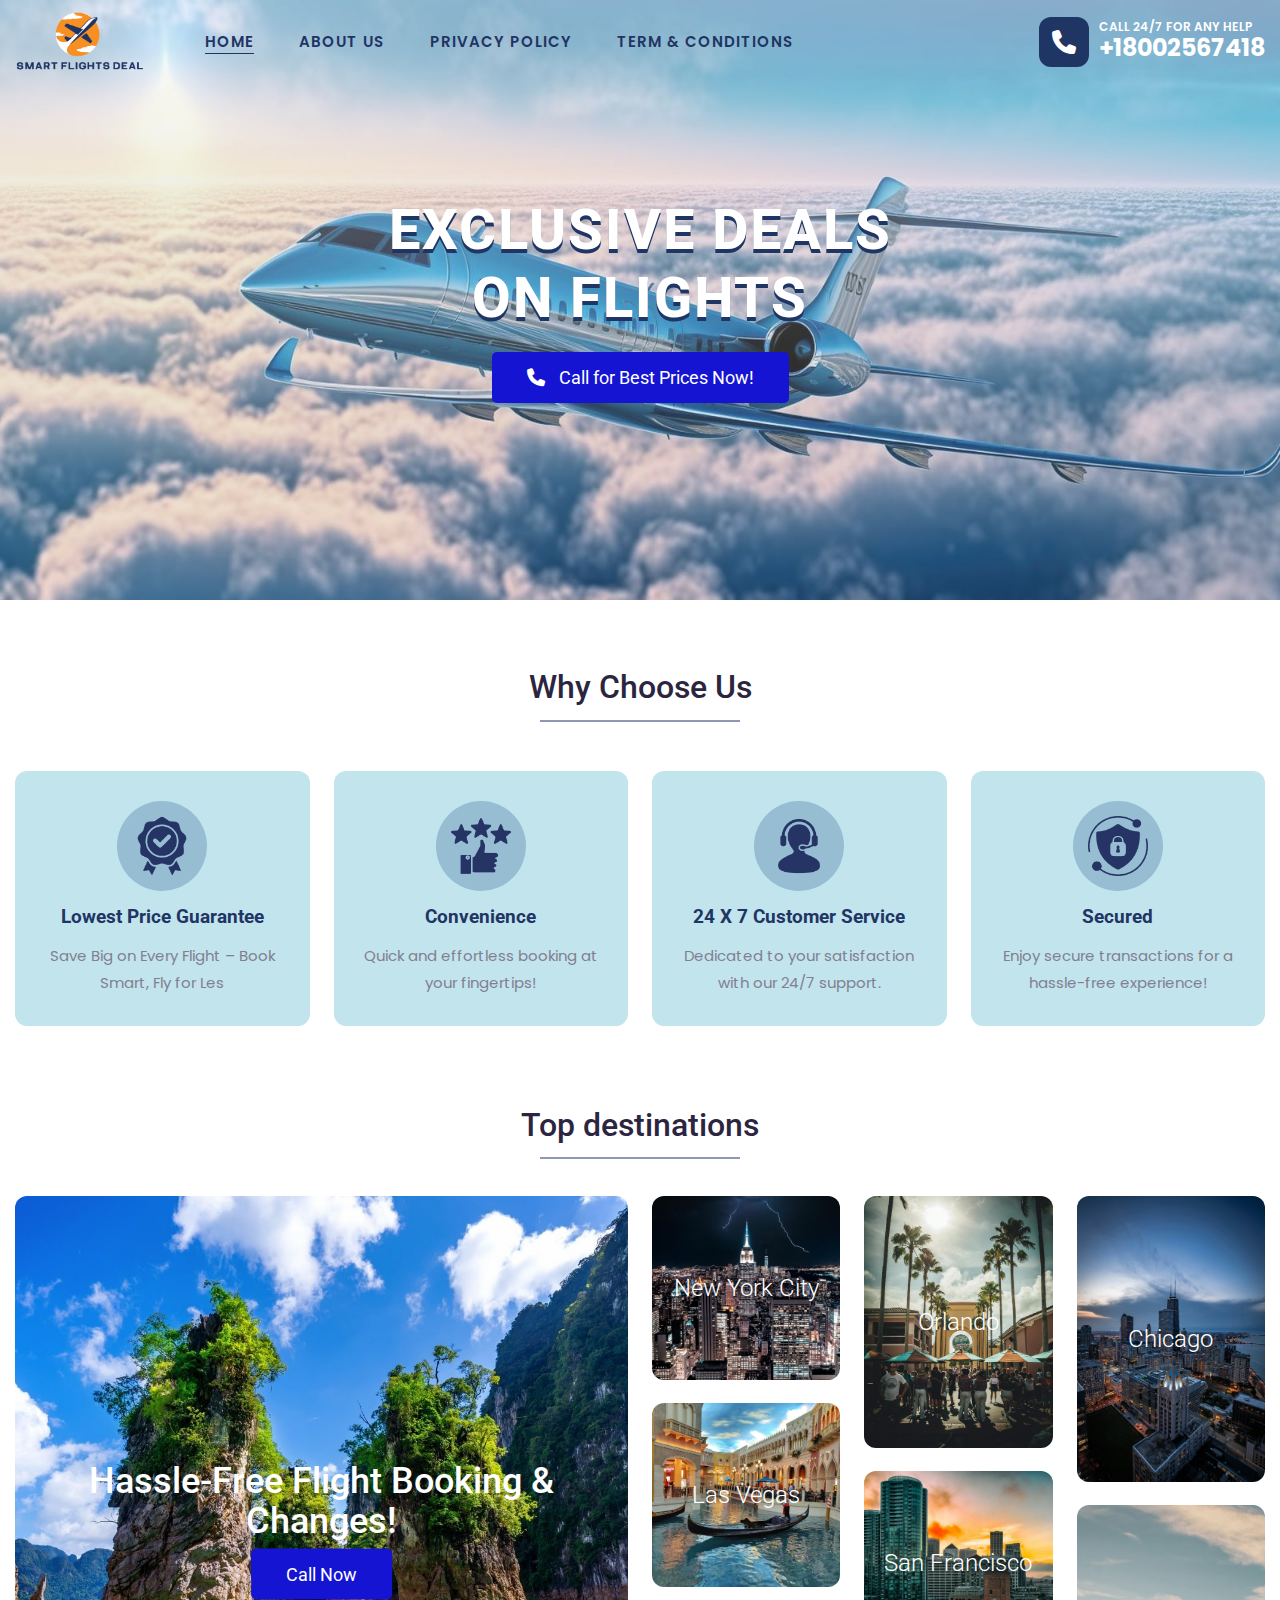
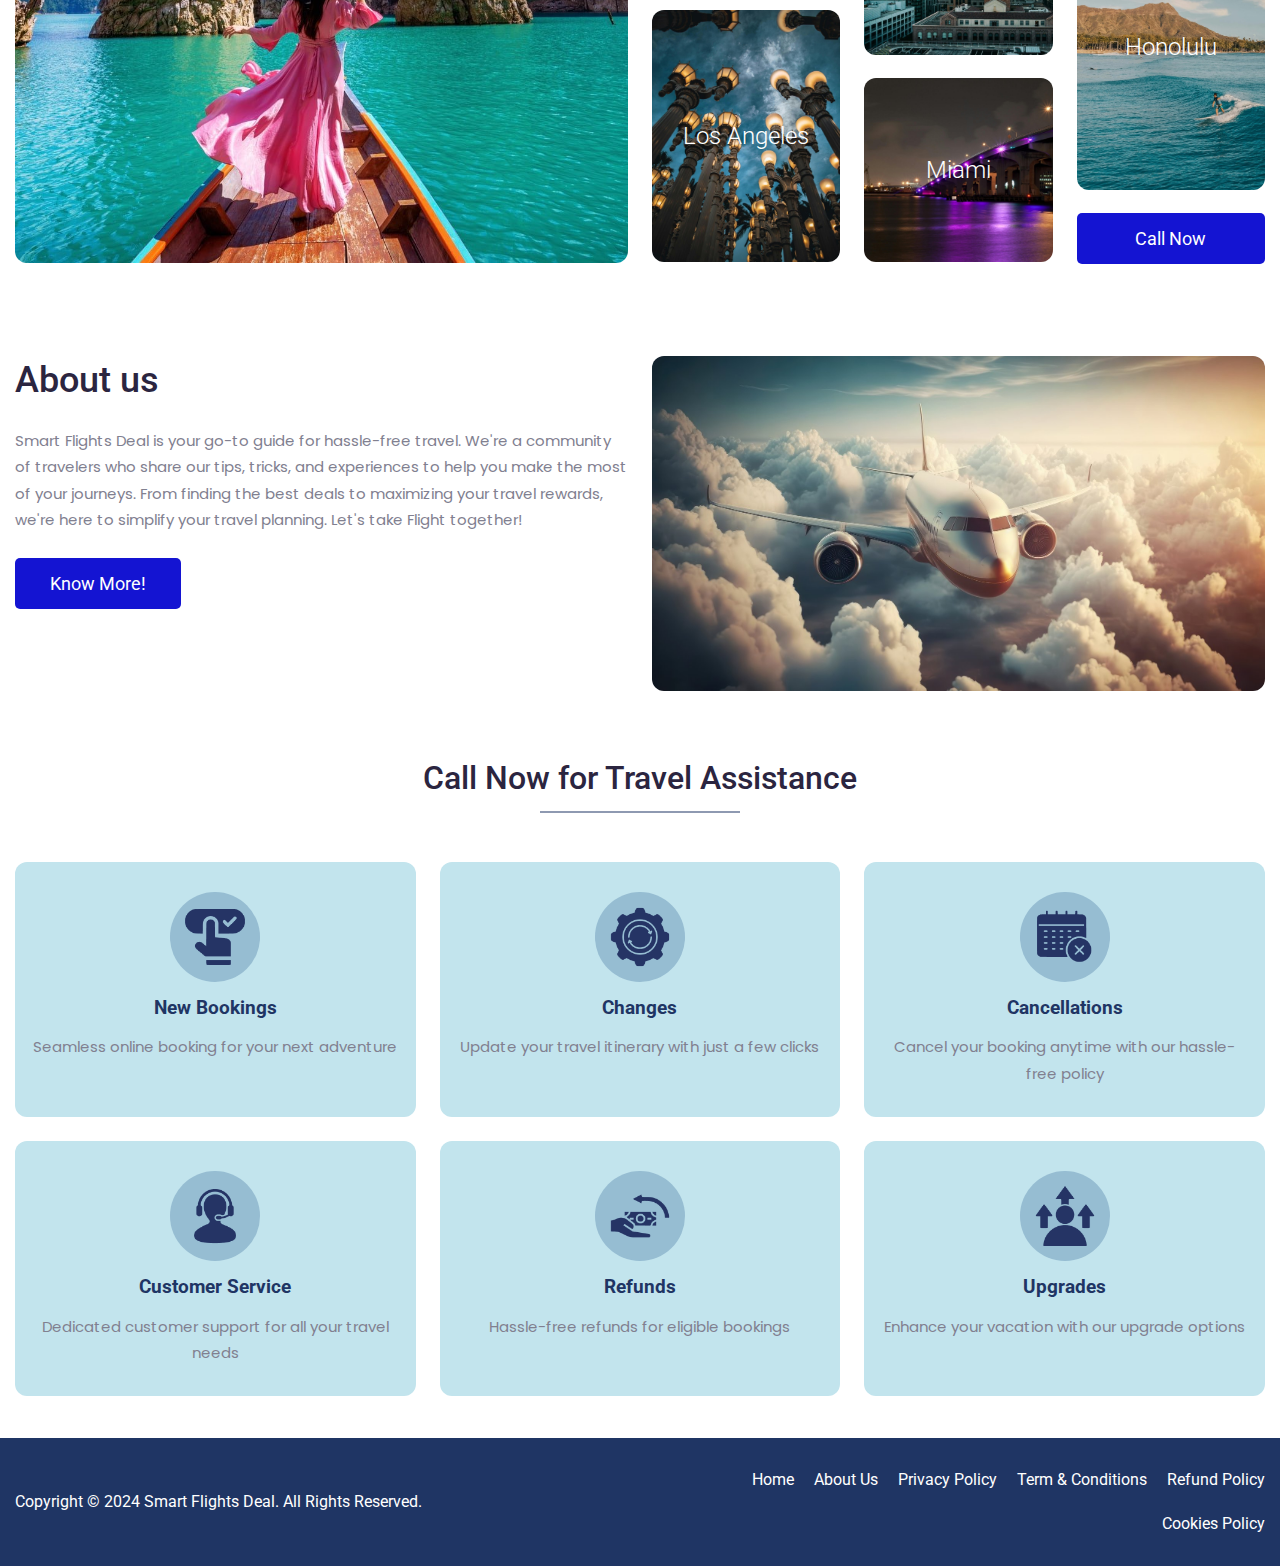
==== index.html @ 6c63eb88 "Add files via upload" ====
<!DOCTYPE html>
<html>
<head>
	<meta charset="utf-8">
	<meta name="viewport" content="width=device-width, initial-scale=1">
	<meta name="robots" content="index, follow">
	<title>Smart Flights Deal</title>
	<meta name="description" content=""/>
	<link rel="shortcut icon" href="images/Smart%20flight%20Deal%20icon-01.png" type="image/x-icon">
	<link href="https://fonts.googleapis.com/css2?family=Poppins:ital,wght@0,100;0,200;0,300;0,400;0,500;0,600;0,700;0,800;0,900;1,100;1,200;1,300;1,400;1,500;1,600;1,700;1,800;1,900&amp;family=Roboto:ital,wght@0,100;0,300;0,400;0,500;0,700;0,900;1,100;1,300;1,400;1,500;1,700;1,900&amp;display=swap" rel="stylesheet">
	<link  rel="stylesheet" type="text/css" media="all" href="css/all.css" />
	<link  rel="stylesheet" type="text/css" media="all" href="css/bootstrap.css" />
	<link  rel="stylesheet" type="text/css" media="all" href="css/styles.css" />
	<script src="js/jquery.min.js"></script>
	<script src="js/bootstrap.js"></script>
	<script type="text/javascript">
		(function(c,l,a,r,i,t,y){
			c[a]=c[a]||function(){(c[a].q=c[a].q||[]).push(arguments)};
			t=l.createElement(r);t.async=1;t.src="https://www.clarity.ms/tag/"+i;
			y=l.getElementsByTagName(r)[0];y.parentNode.insertBefore(t,y);
		})(window, document, "clarity", "script", "owtwejtfdo");
	</script>
	
	
	
</head>
<body>
    

	<div class="menu-page">
		<header class="main-header">
			<div class="header-upper">
				<div class="container section-menu">
					<div class="header-inner d-flex align-items-center">
						<div class="logo-outer">
                            <div class="logo">
                            	<a href="index.html"><img src="images/Smart%20flight%20Deal-01.png" alt="Smart Flights Deal" title="Smart Flights Deal"></a>
                            </div>
                        </div>
                        <div class="nav-outer section-menu">
                            <!-- Main Menu -->
                            <nav class="main-menu navbar-expand-lg">
                                <div class="navbar-header">
                                    <!-- Toggle Button -->
                                    <button type="button" class="navbar-toggle" data-bs-toggle="collapse" data-bs-target=".navbar-collapse">
                                        <span class="icon-bar"></span>
                                        <span class="icon-bar"></span>
                                        <span class="icon-bar"></span>
                                    </button>
                                </div>

                                <div class="navbar-collapse collapse section-menu">
                                    <ul class="navigation section-menu">
                                        <li class="active"><a href="index.html">Home</a></li>
                                        <li><a href="about-us.html">About Us</a></li>
                                        <li><a href="privacy-policy.html">Privacy Policy</a></li>
                                        <li><a href="terms-and-conditions.html">Term & Conditions</a></li>
                                    </ul>
                                </div>

                            </nav>
                            <!-- Main Menu End-->
                        </div>
                        <div class="menu-btns py-10">
                            <a href="tel:+18002567418">
                                <i class="fa-solid fa-phone"></i>
                                <span class="call-btn">
										<span>Call 24/7 for any help</span>
										+18002567418	

                                </span>
                            </a>
                        </div>
					</div>
				</div>
			</div>
		</header>
		<div class="hero-section hero-banner">
			<div class="hero-banner-img">
				<img src="images/hero-banner.jpg" alt="Book your Flight today" title="Book your Flight today">
			</div>
			<div class="hero-content-section">
				<div class="hero-content">
					<h1>EXCLUSIVE DEALS ON FLIGHTS</h1>
					<div class="banner-bnt">
						<a href="tel:+18002567418" class="btn btn-theme btn-md">
	                        <i class="fa-solid fa-phone"></i>
	                        <span data-hover="Call Now for Booking">Call for Best Prices Now!</span>
	                    </a>
					</div>
				</div>
			</div>
		</div>
		<div class="page-service">
			<div class="title-section text-center">
				<h2>Why Choose Us</h2>
			</div>
		    <div class="container">
		        <div class="row">
		            <div class="col-6 col-lg-3">
		                <div class="services-col">
							<a href="tel:+18002567418	"></a>
		                	<div class="services-icon">
		                		<img src="images/guaranteed.png" alt="Lowest Price Guaranteed" />
		                	</div>
		                    <div class="page-service-content">
		                        <h4>Lowest Price Guarantee</h4>
		                        <p>Save Big on Every Flight – Book Smart, Fly for Les</p>
		                    </div>
		                </div>
		            </div>
		            <div class="col-6 col-lg-3">
		                <div class="services-col">
							<a href="tel:+18002567418"></a>
		                	<div class="services-icon">
		                		<img src="images/convenience.png" alt="Convenience" />
		                	</div>
		                    <div class="page-service-content">
		                        <h4>Convenience</h4>
		                        <p>Quick and effortless booking at your fingertips!</p>
		                    </div>
		                </div>
		            </div>
		            <div class="col-6 col-lg-3">
		                <div class="services-col">
							<a href="tel:+18002567418"></a>
		                	<div class="services-icon">
		                		<img src="images/customer-service.png" alt="24 X 7 Customer Service" />
		                	</div>
		                    <div class="page-service-content">
		                        <h4>24 X 7 Customer Service</h4>
		                        <p>Dedicated to your satisfaction with our 24/7 support.</p>
		                    </div>
		                </div>
		            </div>
		            <div class="col-6 col-lg-3">
		                <div class="services-col">
							<a href="tel:+18002567418"></a>
		                	<div class="services-icon">
		                		<img src="images/secured.png" alt="Secured" />
		                	</div>
		                    <div class="page-service-content">
		                        <h4>Secured</h4>
		                        <p>Enjoy secure transactions for a hassle-free experience!</p>
		                    </div>
		                </div>
		            </div>
		        </div>
		    </div>
		</div>
		<div class="destinations-section">
			<div class="container">
				<div class="title-section text-center">
					<h2>Top destinations</h2>
				</div>
				<div class="row">
					<div class="col-lg-6 col-md-12 col-sm-12 col-12">
						<div class="destinations-content-box img-animation">
							<img src="images/offer-img.jpg" alt="img">
								<div class="destinations-content-inner">
	                            	<h2>Hassle-Free Flight Booking & Changes!</h2>
	                            	<a href="tel:+18002567418" class="btn btn-theme btn-md">Call Now</a>
	                        </div>
						</div>
					</div>
					<div class="col-lg-6 col-md-12 col-sm-12 col-12">
					    <div class="row">
					        <div class="col-lg-4 col-md-4 col-sm-12 col-12">
					            <div class="destinations-content-box img-animation">
					                <a href="javascript:void(0)">
					                    <img src="images/new-york-city.jpg" alt="New York City,">
					                </a>
					                <div class="destinations-content-inner">
					                    <h3><a href="javascript:void(0)">New York City</a></h3>
					                </div>
					            </div>
					            <div class="destinations-content-box img-animation">
					                <a href="javascript:void(0)">
					                    <img src="images/las-vegas.jpg" alt="Las Vegas">
					                </a>
					                <div class="destinations-content-inner">
					                    <h3><a href="javascript:void(0)">Las Vegas</a></h3>
					                </div>
					            </div>
					            <div class="destinations-content-box img-animation">
					                <a href="javascript:void(0)">
					                    <img src="images/los-angeles.jpg" alt="Los Angeles">
					                </a>
					                <div class="destinations-content-inner">
					                    <h3><a href="javascript:void(0)">Los Angeles</a></h3>
					                </div>
					            </div>
					        </div>
					        <div class="col-lg-4 col-md-4 col-sm-12 col-12">
					            <div class="destinations-content-box img-animation">
					                <a href="javascript:void(0)">
					                    <img src="images/orlando.jpg" alt="Orlando">
					                </a>
					                <div class="destinations-content-inner">
					                    <h3><a href="javascript:void(0)">Orlando</a></h3>
					                </div>
					            </div>
					            <div class="destinations-content-box img-animation">
					                <a href="javascript:void(0)">
					                    <img src="images/san-francisco.jpg" alt="San Francisco">
					                </a>
					                <div class="destinations-content-inner">
					                    <h3><a href="javascript:void(0)">San Francisco</a></h3>
					                </div>
					            </div>
					            <div class="destinations-content-box img-animation">
					                <a href="javascript:void(0)">
					                    <img src="images/miami.jpg" alt="Miami">
					                </a>
					                <div class="destinations-content-inner">
					                    <h3><a href="javascript:void(0)">Miami</a></h3>
					                </div>
					            </div>
					        </div>
					        <div class="col-lg-4 col-md-4 col-sm-12 col-12">
					            <div class="destinations-content-box img-animation">
					                <a href="javascript:void(0)">
					                    <img src="images/chicago.jpg" alt="Chicago">
					                </a>
					                <div class="destinations-content-inner">
					                    <h3><a href="javascript:void(0)">Chicago</a></h3>
					                </div>
					            </div>
					            <div class="destinations-content-box img-animation">
					                <a href="javascript:void(0)">
					                    <img src="images/honolulu.jpg" alt="Honolulu">
					                </a>
					                <div class="destinations-content-inner">
					                    <h3><a href="javascript:void(0)">Honolulu</a></h3>
					                </div>
					            </div>
					            <div class="destinations_content_box">
					                <a href="tel:+18002567418" class="btn btn-theme btn-md w-100">Call Now</a>
					            </div>
					        </div>
					    </div>
					</div>
				</div>
			</div>
		</div>
		<div class="about-section">
			<div class="container">
				<div class="row">
					<div class="col-md-6">
						<div class="about-col-content">	
							<h2>About us</h2>
							<p>Smart Flights Deal is your go-to guide for hassle-free travel. We're a community of travelers who share our tips, tricks, and experiences to help you make the most of your journeys. From finding the best deals to maximizing your travel rewards, we're here to simplify your travel planning. Let's take Flight together!</p>
							<a href="tel:+18002567418" class="btn btn-theme btn-md">Know More!</a>
						</div>
					</div>
					<div class="col-md-6">
						<div class="about-col-img">
							<img src="images/commercial-airplane-flying-clouds.jpg" alt="About us" title="About us">
						</div>
					</div>
				</div>
			</div>
		</div>
		<div class="page-service reservations">
		    <div class="container">
		    	<div class="title-section text-center">
					<h2>Call Now for Travel Assistance</h2>
				</div>
		        <div class="row">
		            <div class="col-6 col-md-4">
		                <div class="services-col">
		                	<a href="tel:+18002567418"></a>
		                	<div class="services-icon">
		                		<img src="images/new-booking.png" alt="New Bookings" />
		                	</div>
		                    <div class="page-service-content">
		                        <h4>New Bookings</h4>
		                        <p>Seamless online booking for your next adventure</p>
		                    </div>
		                </div>
		            </div>
		            <div class="col-6 col-md-4">
		                <div class="services-col">
		                	<a href="tel:+18002567418"></a>
		                	<div class="services-icon">
		                		<img src="images/changes.png" alt="Changes" />
		                	</div>
		                    <div class="page-service-content">
		                        <h4>Changes</h4>
		                        <p>Update your travel itinerary with just a few clicks</p>
		                    </div>
		                </div>
		            </div>
		            <div class="col-6 col-md-4">
		                <div class="services-col">
		                	<a href="tel:+18002567418"></a>
		                	<div class="services-icon">
		                		<img src="images/cancellation.png" alt="Cancellations" />
		                	</div>
		                    <div class="page-service-content">
		                        <h4>Cancellations</h4>
		                        <p>Cancel your booking anytime with our hassle-free policy</p>
		                    </div>
		                </div>
		            </div>
		            <div class="col-6 col-md-4">
		                <div class="services-col">
		                	<a href="tel:+18002567418"></a>
		                	<div class="services-icon">
		                		<img src="images/customer-service.png" alt="Customer Service" />
		                	</div>
		                    <div class="page-service-content">
		                        <h4>Customer Service</h4>
		                        <p>Dedicated customer support for all your travel needs</p>
		                    </div>
		                </div>
		            </div>
		            <div class="col-6 col-md-4">
		                <div class="services-col">
		                	<a href="tel:+18002567418"></a>
		                	<div class="services-icon">
		                		<img src="images/refunds.png" alt="Refunds" />
		                	</div>
		                    <div class="page-service-content">
		                        <h4>Refunds</h4>
		                        <p>Hassle-free refunds for eligible bookings</p>
		                    </div>
		                </div>
		            </div>
		            <div class="col-6 col-md-4">
		                <div class="services-col">
		                	<a href="tel:+18002567418"></a>
		                	<div class="services-icon">
		                		<img src="images/upgrades.png" alt="Upgrades" />
		                	</div>
		                    <div class="page-service-content">
		                        <h4>Upgrades</h4>
		                        <p>Enhance your vacation with our upgrade options</p>
		                    </div>
		                </div>
		            </div>
		        </div>
		    </div>
		</div>
		<footer class="footer">
			<div class="container">
				<div class="row align-items-center flex-row-reverse">
					<div class="col-lg-6">
						<div class="footer-links">
							<ul>
	                            <li><a href="index.html">Home</a></li>
	                            <li><a href="about-us.html">About Us</a></li>
	                            <li class="active"><a href="privacy-policy.html">Privacy Policy</a></li>
	                            <li><a href="terms-and-conditions.html">Term &amp; Conditions</a></li>
                                <li><a href="refund-policy.html">Refund Policy</a></li>
                                <li><a href="cookies-policy.html">Cookies Policy</a></li>
							</ul>
						</div>
					</div>
					<div class="col-lg-6">
						<span class="copyright-text">Copyright © 2024 Smart Flights Deal. All Rights Reserved.</span>
					</div>
				</div>
			</div>
		</footer>
	</div>
	<div class="mobile-call-section">
		<div class="call-section">
			<i class="phone is-animating"></i>
			<span class="call-content">
				<span>Exclusive Phone-Only Offers!</span>
				<a href="tel:+18002567418">+1 (1800) 266-7418</a>
			</span>
		</div>
	</div>
	<div class="modal fade" id="myModal" tabindex="-1" aria-labelledby="myModal" aria-hidden="true">
		<div class="modal-dialog modal-lg modal-dialog-centered">
	    	<div class="modal-content" style="background-color: #F0F0F0;">
		      	<div class="modal-header">
		       		<button type="button" class="btn-close" data-bs-dismiss="modal" aria-label="Close"></button>
		      	</div>
		      	<div class="modal-body">
		      		<div class="popup-content">
		      			<div class="row">
		      				<div class="col-md-6">
				      			<div class="popup-banner">
				      				<img src="images/agent%20(1).jpeg" alt="Booking & Changes Over The Phone" />
				      			</div>
				      		</div>
				      		<div class="col-md-6">
				      			<div class="popup-content-inner">
				      				<h2>Booking & Changes Over The Phone</h2>
					      			<ul>
					      				<li><i class="fa-regular fa-square-check"></i><span>Best Price Guarantee</span></li>
					      				<li><i class="fa-regular fa-square-check"></i><span>Price match guarantee</span></li>
					      			</ul>
					      			<h3>No Hold - Answering Calls in 5 Sec</h3>
					      			<div class="call-section">
					      				<i class="phone is-animating"></i>
					      				<span class="call-content">
					      					<span style="color: #1414d2;">Exclusive Phone-Only Offers!</span>
					      					<a href="tel:+18002567418" style="color: #1414d2;">+1 (1800) 256-7418</a>
					      				</span>
					      			</div>
				                    <div class="call-content-bottom">
				                    	<p>Speak to an Expert for the Best Deals!</p>
				                    </div>
				                </div>
				            </div>
				        </div>
		      		</div>
		      	</div>
	    	</div>
	  	</div>
	</div>
	<script>
		$(window).on('load', function() {
		    setTimeout(function() {
		        $('#myModal').modal('show');
		    }, 5000); // 5000 milliseconds = 5 seconds
		});
	</script>
	
</body>


</html>
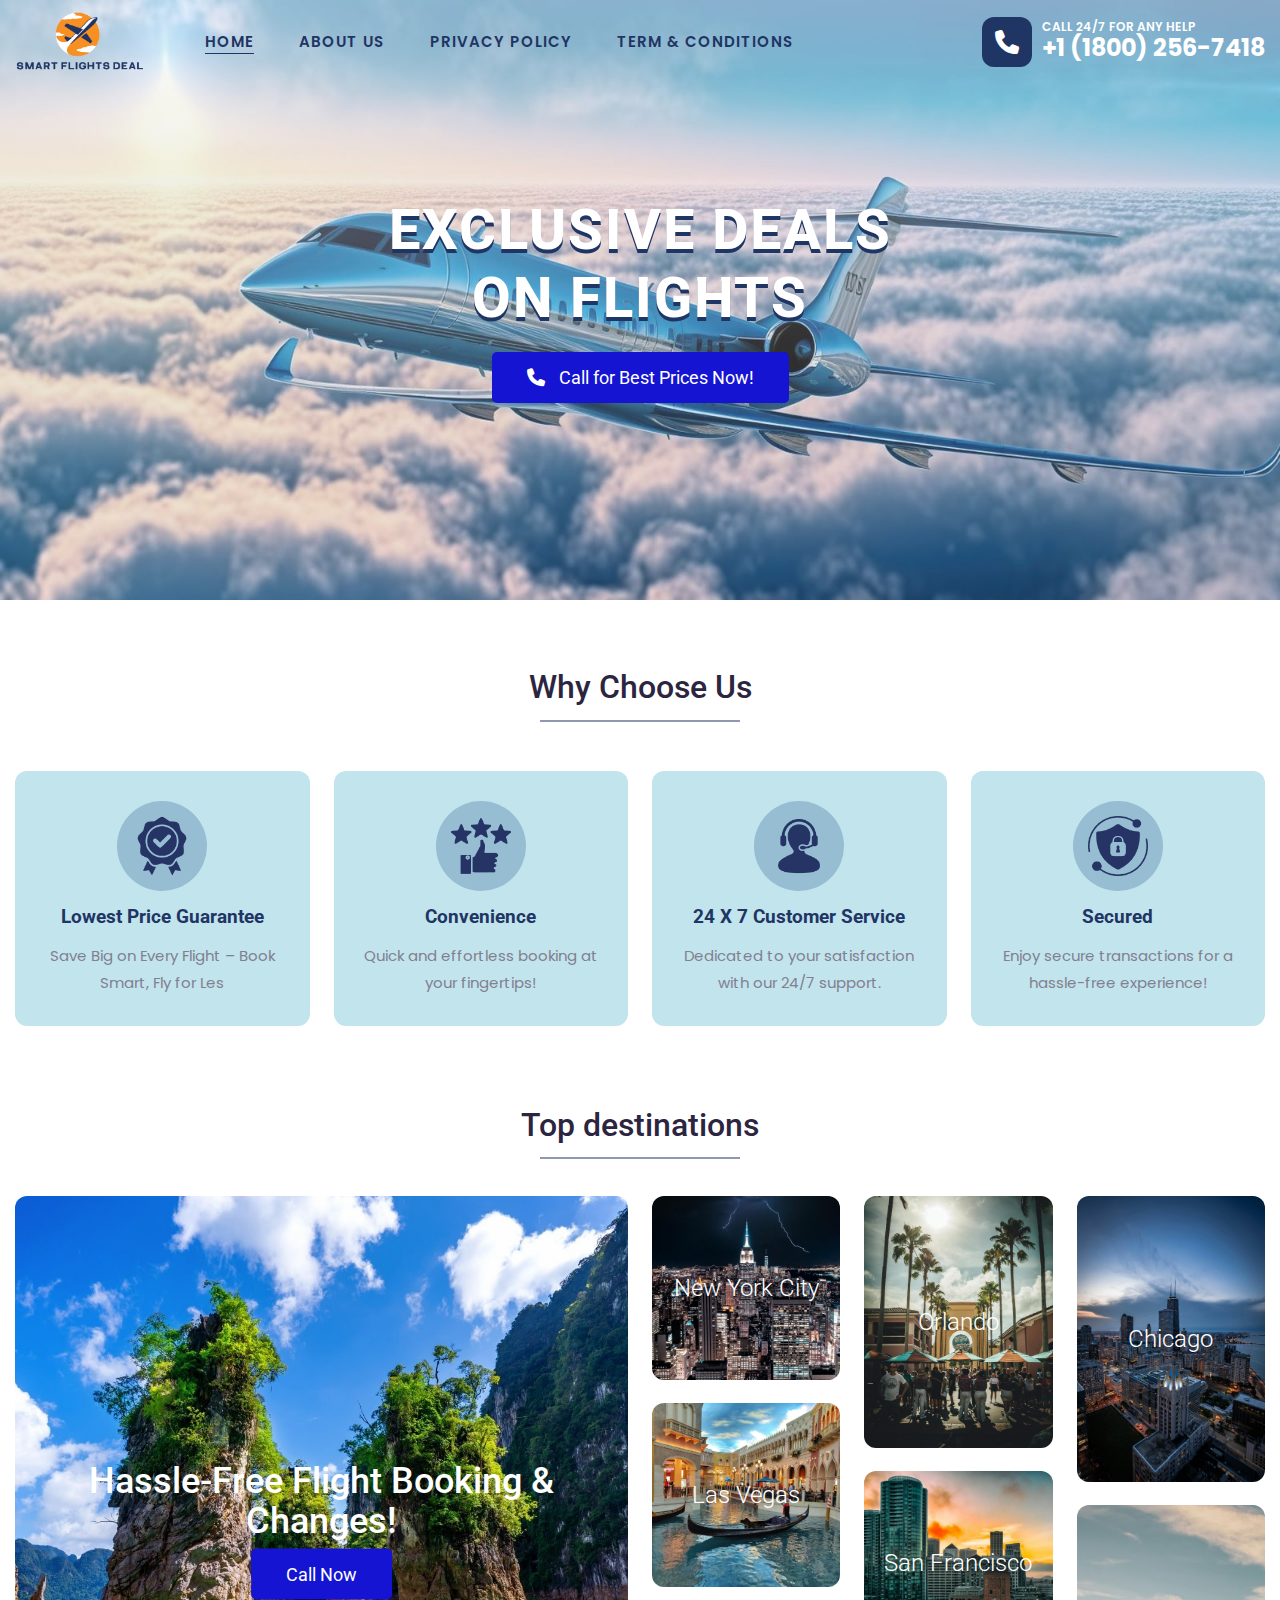
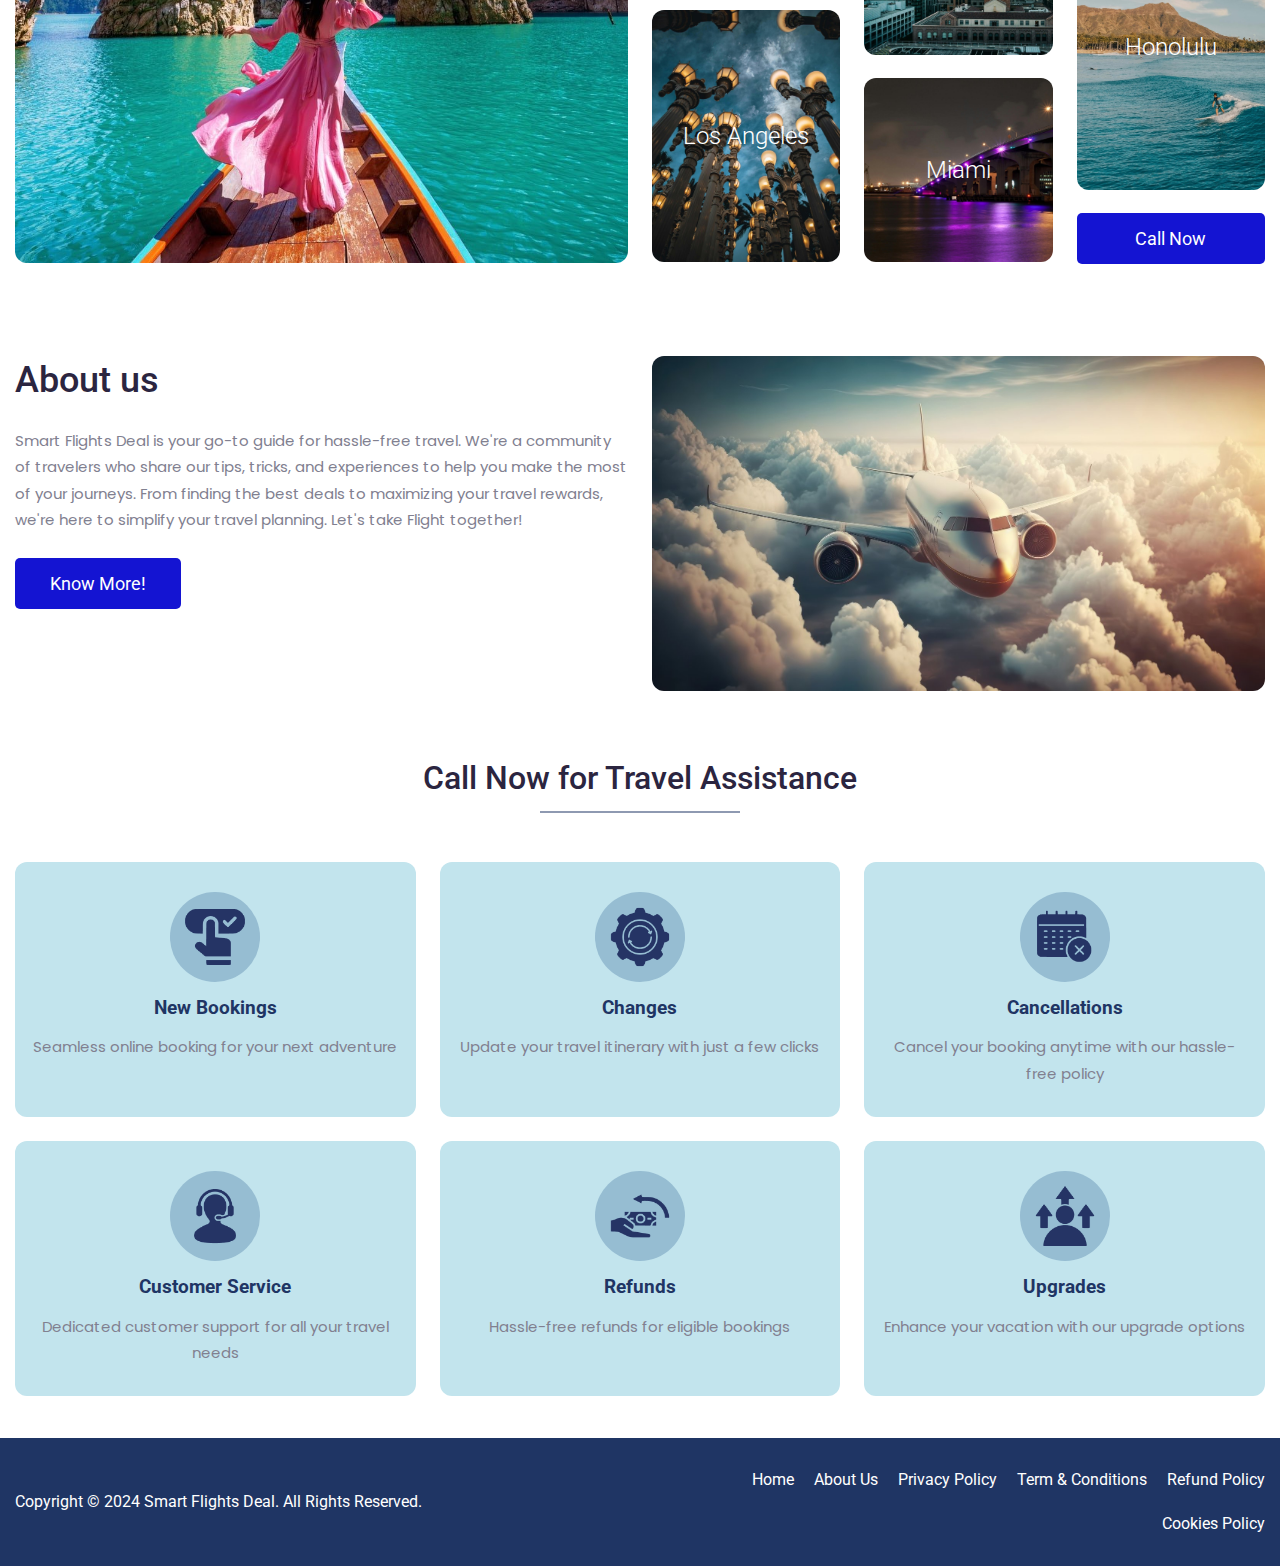
==== commit 36e89bc9: "Update index.html" ====
--- a/index.html
+++ b/index.html
@@ -62,11 +62,11 @@
                             <!-- Main Menu End-->
                         </div>
                         <div class="menu-btns py-10">
-                            <a href="tel:+18002567418">
+                            <a href="tel:++1 (1800) 256-7418">
                                 <i class="fa-solid fa-phone"></i>
                                 <span class="call-btn">
 										<span>Call 24/7 for any help</span>
-										+18002567418	
+										+1 (1800) 256-7418	
 
                                 </span>
                             </a>
@@ -369,7 +369,7 @@
 			<i class="phone is-animating"></i>
 			<span class="call-content">
 				<span>Exclusive Phone-Only Offers!</span>
-				<a href="tel:+18002567418">+1 (1800) 266-7418</a>
+				<a href="tel:+18002567418">+1 (800) 266-7418</a>
 			</span>
 		</div>
 	</div>
@@ -399,7 +399,7 @@
 					      				<i class="phone is-animating"></i>
 					      				<span class="call-content">
 					      					<span style="color: #1414d2;">Exclusive Phone-Only Offers!</span>
-					      					<a href="tel:+18002567418" style="color: #1414d2;">+1 (1800) 256-7418</a>
+					      					<a href="tel:+18002567418" style="color: #1414d2;">+1 (800) 256-7418</a>
 					      				</span>
 					      			</div>
 				                    <div class="call-content-bottom">
@@ -424,4 +424,4 @@
 </body>
 
 
-</html>+</html>
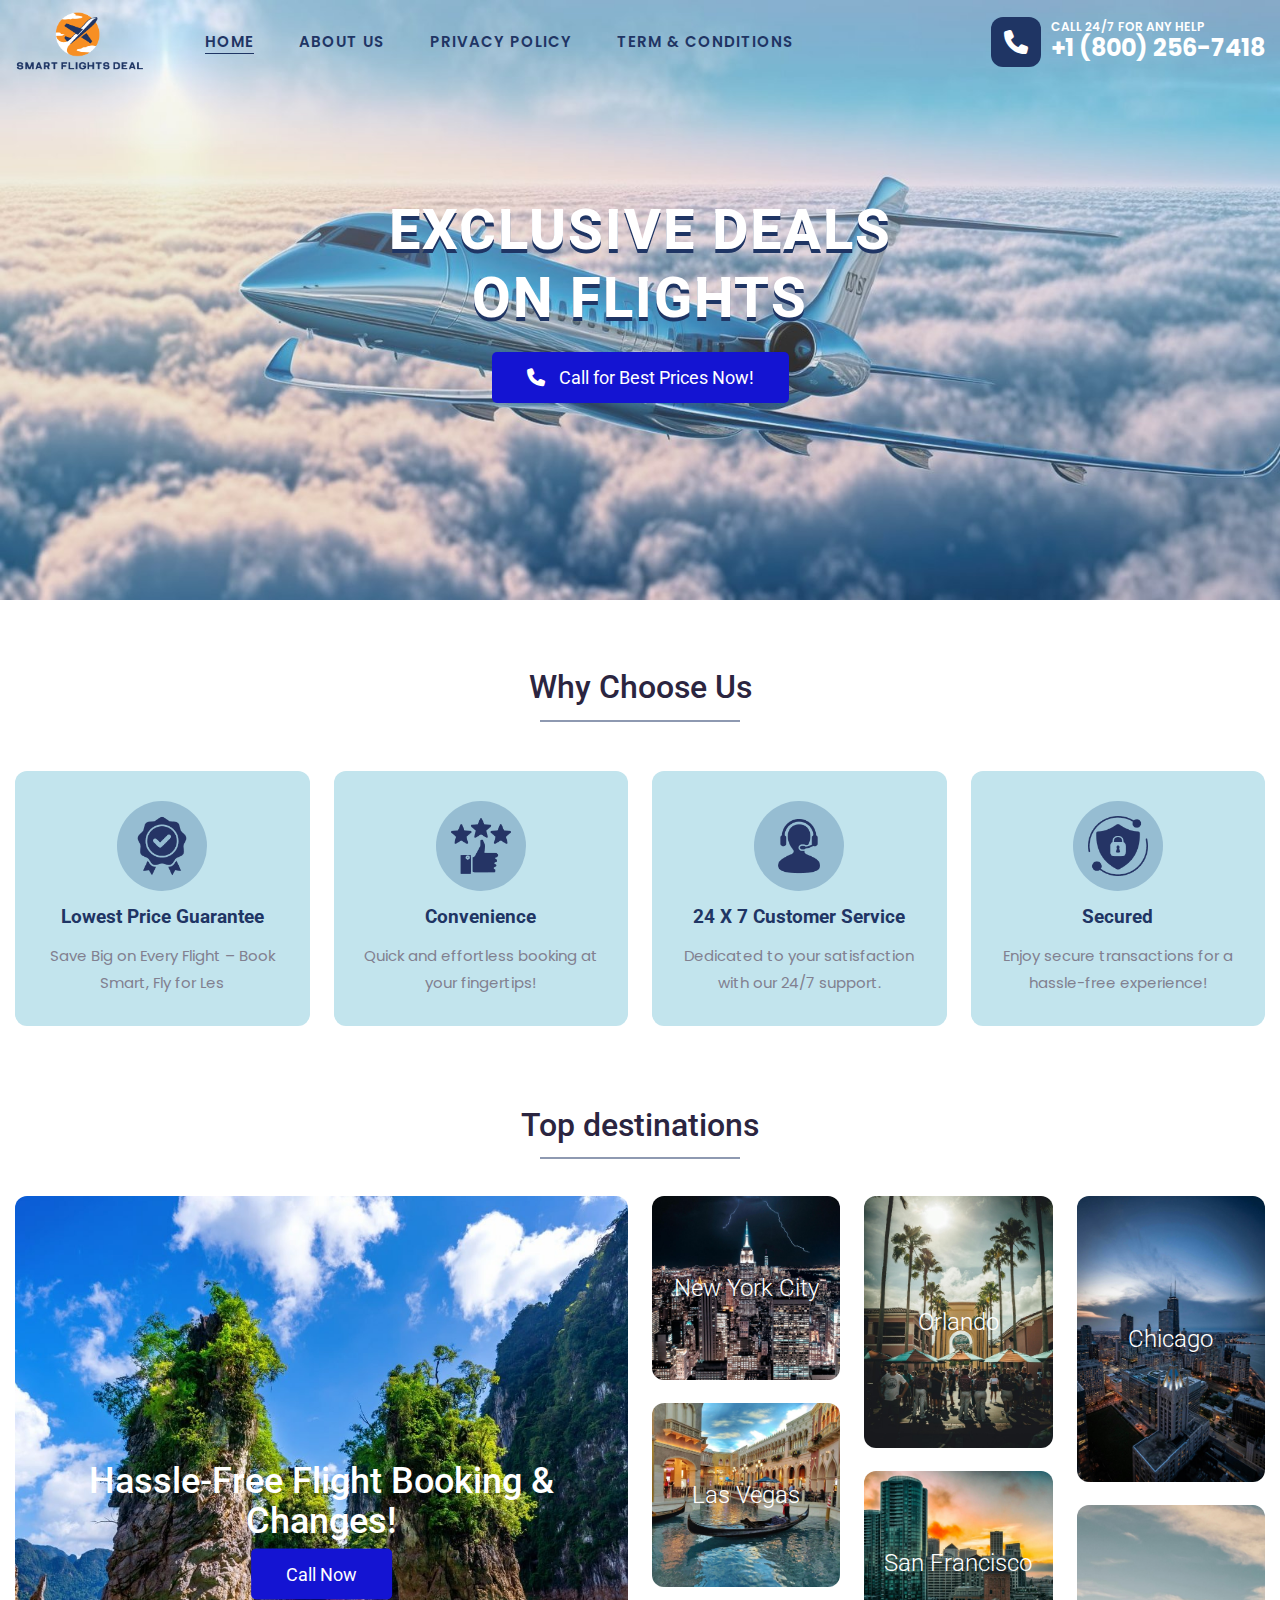
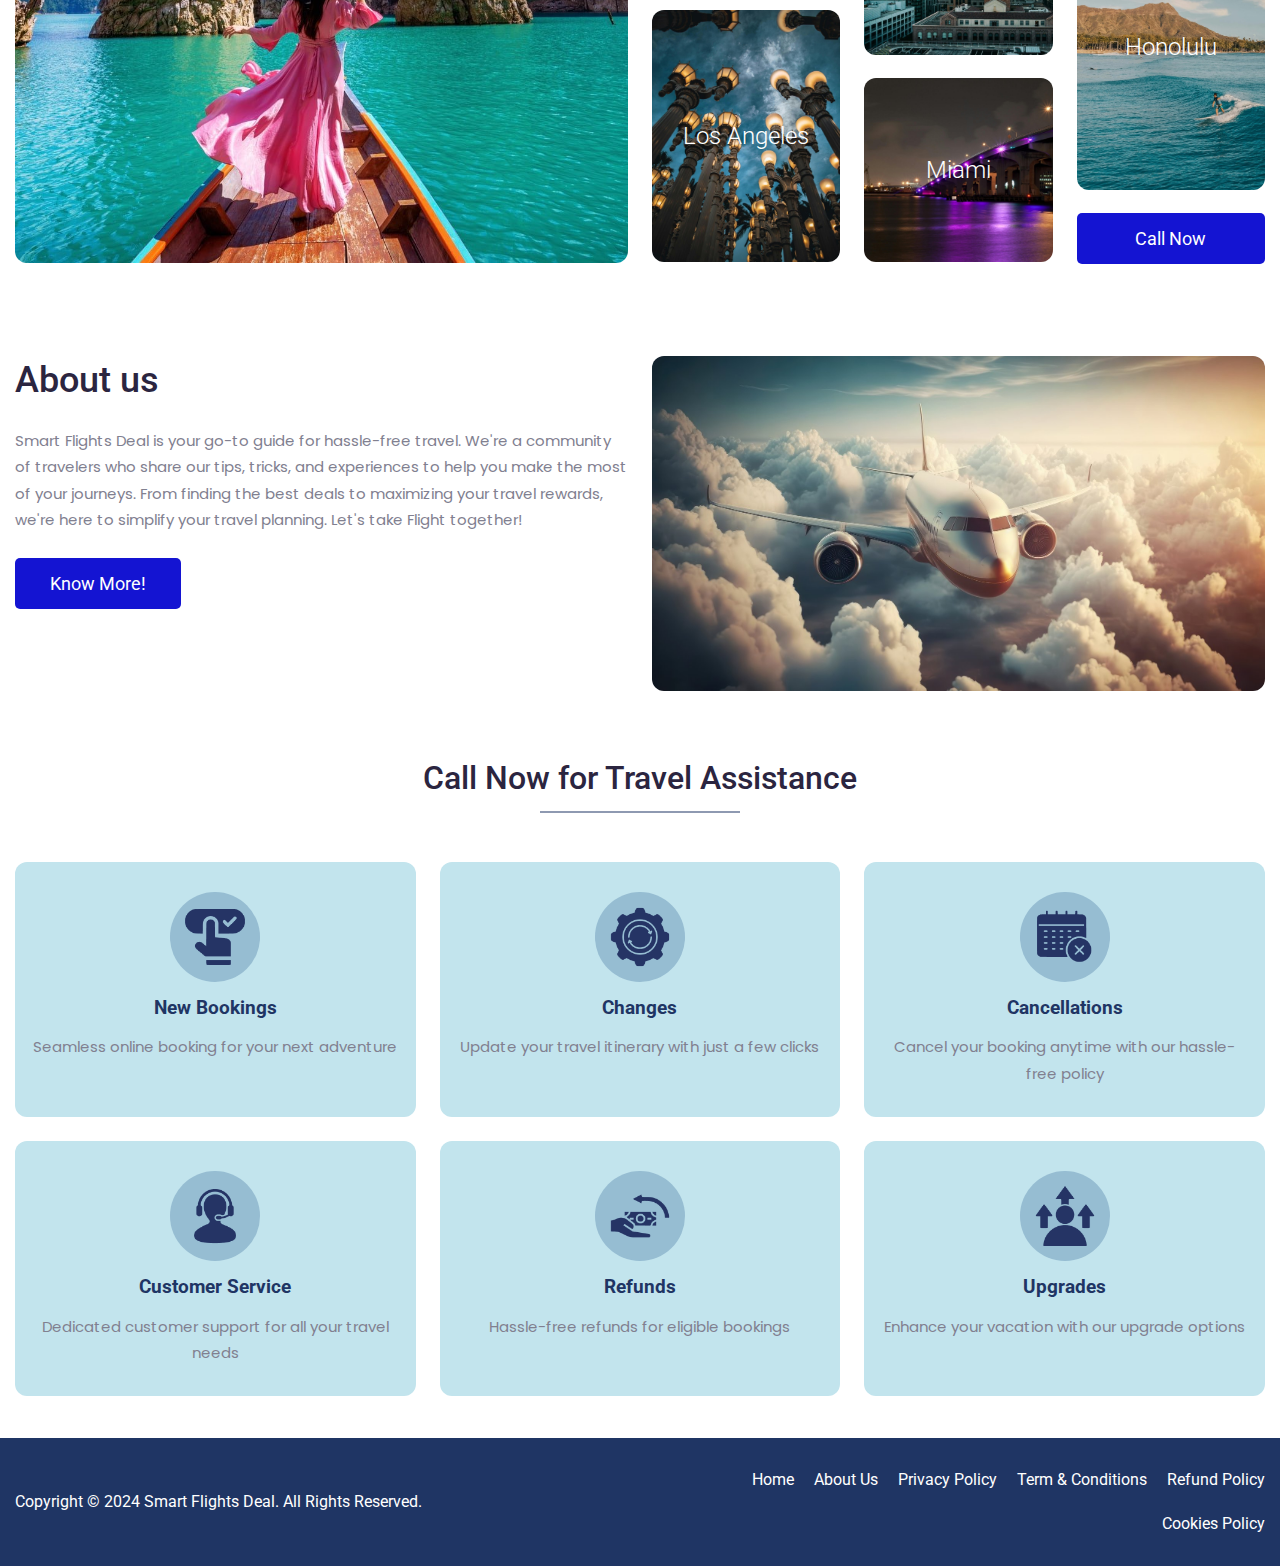
==== commit f6935e39: "Update index.html" ====
--- a/index.html
+++ b/index.html
@@ -62,11 +62,11 @@
                             <!-- Main Menu End-->
                         </div>
                         <div class="menu-btns py-10">
-                            <a href="tel:++1 (1800) 256-7418">
+                            <a href="tel:+1 (800) 256-7418">
                                 <i class="fa-solid fa-phone"></i>
                                 <span class="call-btn">
 										<span>Call 24/7 for any help</span>
-										+1 (1800) 256-7418	
+										+1 (800) 256-7418	
 
                                 </span>
                             </a>
